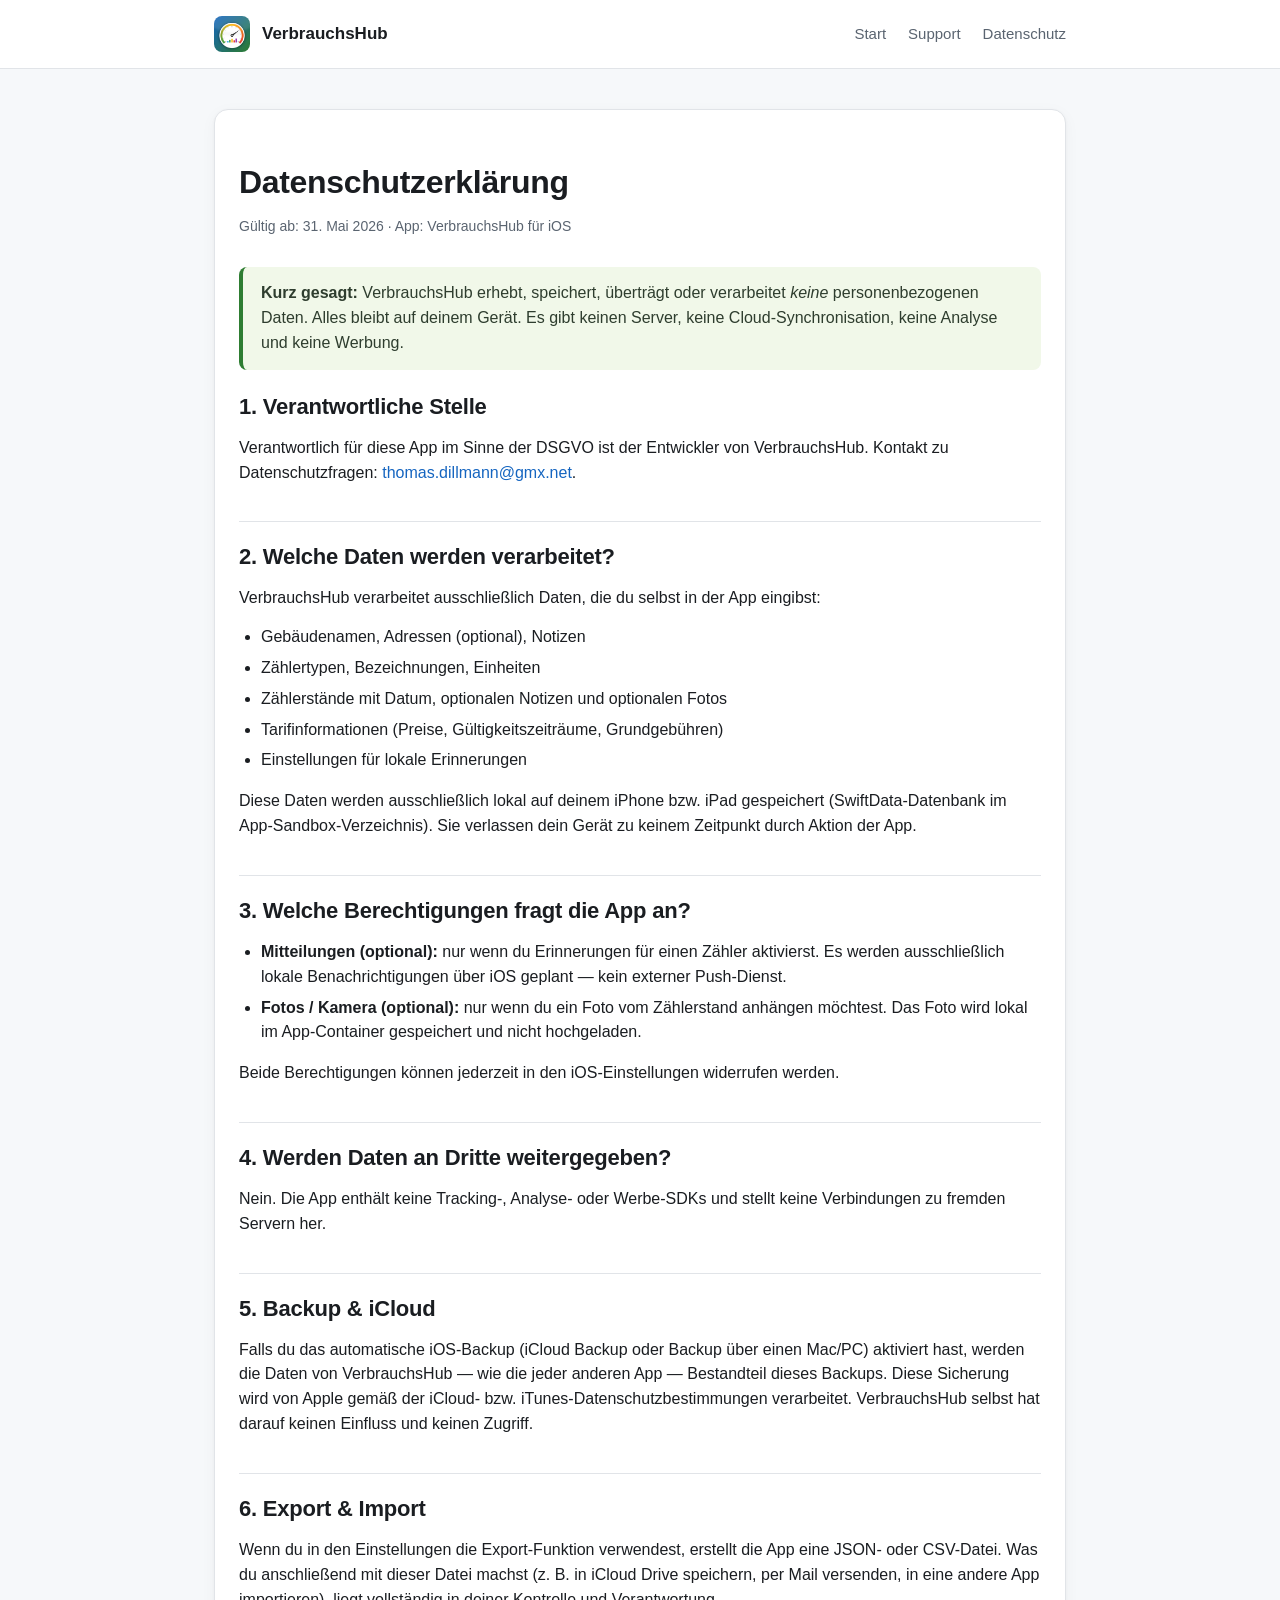
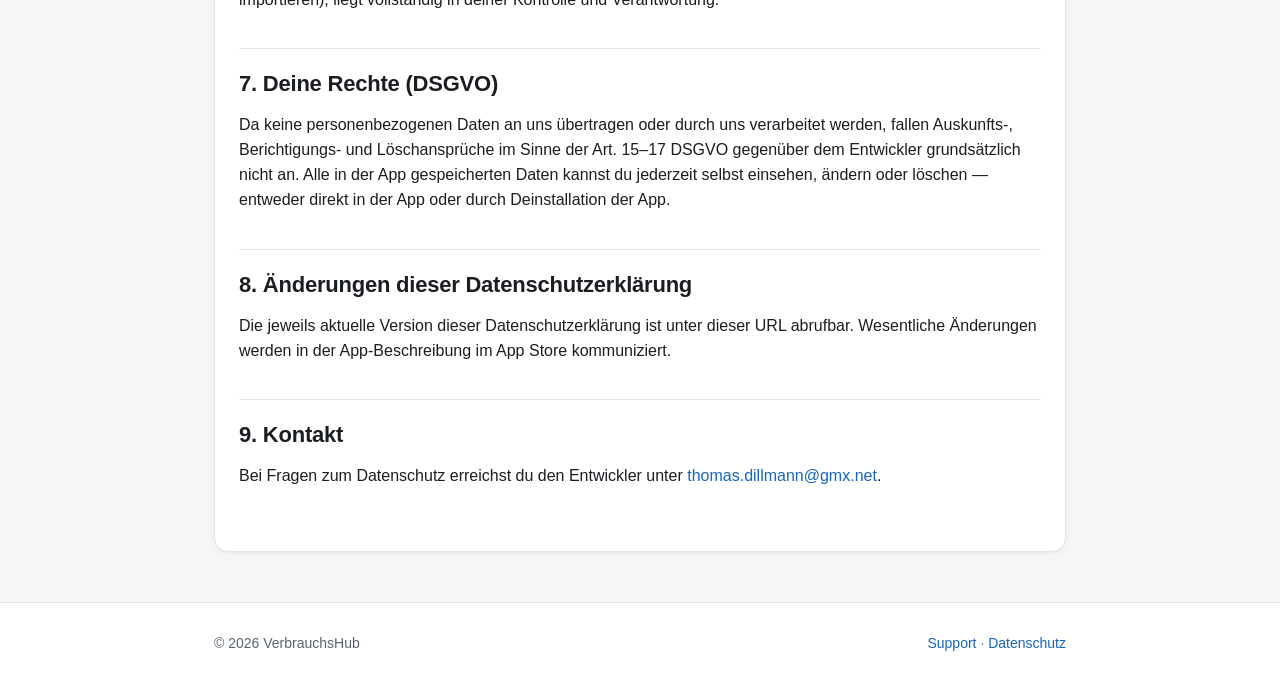
==== docs/privacy.html @ 7b3b451c "Add GitHub Pages site (landing, privacy policy, support) - docs/index.html: marketing landing with f" ====
<!DOCTYPE html>
<html lang="de">
<head>
<meta charset="UTF-8" />
<meta name="viewport" content="width=device-width, initial-scale=1.0" />
<title>Datenschutzerklärung – VerbrauchsHub</title>
<meta name="description" content="Datenschutzerklärung der iOS-App VerbrauchsHub." />
<link rel="stylesheet" href="assets/style.css" />
<link rel="icon" type="image/png" href="assets/app-icon.png" />
</head>
<body>

<header class="site-header">
  <div class="container">
    <a href="index.html" class="brand">
      <img src="assets/app-icon.png" alt="VerbrauchsHub Logo" />
      VerbrauchsHub
    </a>
    <nav class="nav">
      <a href="index.html">Start</a>
      <a href="support.html">Support</a>
      <a href="privacy.html">Datenschutz</a>
    </nav>
  </div>
</header>

<main class="container">
  <article class="article">
    <h1>Datenschutzerklärung</h1>
    <p class="meta">Gültig ab: 31. Mai 2026 · App: VerbrauchsHub für iOS</p>

    <div class="callout">
      <strong>Kurz gesagt:</strong> VerbrauchsHub erhebt, speichert, überträgt oder verarbeitet <em>keine</em> personenbezogenen Daten. Alles bleibt auf deinem Gerät. Es gibt keinen Server, keine Cloud-Synchronisation, keine Analyse und keine Werbung.
    </div>

    <h2>1. Verantwortliche Stelle</h2>
    <p>Verantwortlich für diese App im Sinne der DSGVO ist der Entwickler von VerbrauchsHub. Kontakt zu Datenschutzfragen: <a href="mailto:thomas.dillmann@gmx.net?subject=VerbrauchsHub%20Datenschutz">thomas.dillmann@gmx.net</a>.</p>

    <h2>2. Welche Daten werden verarbeitet?</h2>
    <p>VerbrauchsHub verarbeitet ausschließlich Daten, die du selbst in der App eingibst:</p>
    <ul>
      <li>Gebäudenamen, Adressen (optional), Notizen</li>
      <li>Zählertypen, Bezeichnungen, Einheiten</li>
      <li>Zählerstände mit Datum, optionalen Notizen und optionalen Fotos</li>
      <li>Tarifinformationen (Preise, Gültigkeitszeiträume, Grundgebühren)</li>
      <li>Einstellungen für lokale Erinnerungen</li>
    </ul>
    <p>Diese Daten werden ausschließlich lokal auf deinem iPhone bzw. iPad gespeichert (SwiftData-Datenbank im App-Sandbox-Verzeichnis). Sie verlassen dein Gerät zu keinem Zeitpunkt durch Aktion der App.</p>

    <h2>3. Welche Berechtigungen fragt die App an?</h2>
    <ul>
      <li><strong>Mitteilungen (optional):</strong> nur wenn du Erinnerungen für einen Zähler aktivierst. Es werden ausschließlich lokale Benachrichtigungen über iOS geplant — kein externer Push-Dienst.</li>
      <li><strong>Fotos / Kamera (optional):</strong> nur wenn du ein Foto vom Zählerstand anhängen möchtest. Das Foto wird lokal im App-Container gespeichert und nicht hochgeladen.</li>
    </ul>
    <p>Beide Berechtigungen können jederzeit in den iOS-Einstellungen widerrufen werden.</p>

    <h2>4. Werden Daten an Dritte weitergegeben?</h2>
    <p>Nein. Die App enthält keine Tracking-, Analyse- oder Werbe-SDKs und stellt keine Verbindungen zu fremden Servern her.</p>

    <h2>5. Backup &amp; iCloud</h2>
    <p>Falls du das automatische iOS-Backup (iCloud Backup oder Backup über einen Mac/PC) aktiviert hast, werden die Daten von VerbrauchsHub — wie die jeder anderen App — Bestandteil dieses Backups. Diese Sicherung wird von Apple gemäß der iCloud- bzw. iTunes-Datenschutzbestimmungen verarbeitet. VerbrauchsHub selbst hat darauf keinen Einfluss und keinen Zugriff.</p>

    <h2>6. Export &amp; Import</h2>
    <p>Wenn du in den Einstellungen die Export-Funktion verwendest, erstellt die App eine JSON- oder CSV-Datei. Was du anschließend mit dieser Datei machst (z. B. in iCloud Drive speichern, per Mail versenden, in eine andere App importieren), liegt vollständig in deiner Kontrolle und Verantwortung.</p>

    <h2>7. Deine Rechte (DSGVO)</h2>
    <p>Da keine personenbezogenen Daten an uns übertragen oder durch uns verarbeitet werden, fallen Auskunfts-, Berichtigungs- und Löschansprüche im Sinne der Art. 15–17 DSGVO gegenüber dem Entwickler grundsätzlich nicht an. Alle in der App gespeicherten Daten kannst du jederzeit selbst einsehen, ändern oder löschen — entweder direkt in der App oder durch Deinstallation der App.</p>

    <h2>8. Änderungen dieser Datenschutzerklärung</h2>
    <p>Die jeweils aktuelle Version dieser Datenschutzerklärung ist unter dieser URL abrufbar. Wesentliche Änderungen werden in der App-Beschreibung im App Store kommuniziert.</p>

    <h2>9. Kontakt</h2>
    <p>Bei Fragen zum Datenschutz erreichst du den Entwickler unter <a href="mailto:thomas.dillmann@gmx.net?subject=VerbrauchsHub%20Datenschutz">thomas.dillmann@gmx.net</a>.</p>
  </article>
</main>

<footer class="site-footer">
  <div class="container">
    <div>© <span id="year"></span> VerbrauchsHub</div>
    <div>
      <a href="support.html">Support</a> ·
      <a href="privacy.html">Datenschutz</a>
    </div>
  </div>
</footer>

<script>document.getElementById("year").textContent = new Date().getFullYear();</script>
</body>
</html>
---- docs/assets/style.css ----
:root {
  --color-bg: #f6f8fa;
  --color-surface: #ffffff;
  --color-text: #1a1d21;
  --color-text-muted: #5a6470;
  --color-primary: #1565c0;
  --color-primary-dark: #0d47a1;
  --color-accent: #2e7d32;
  --color-border: #e1e4e8;
  --radius: 14px;
  --shadow: 0 1px 3px rgba(0, 0, 0, 0.04), 0 4px 16px rgba(0, 0, 0, 0.04);
  --max-width: 900px;
  font-family: -apple-system, BlinkMacSystemFont, "SF Pro Text", "Segoe UI", Roboto, Helvetica, Arial, sans-serif;
}

* { box-sizing: border-box; }

html, body {
  margin: 0;
  padding: 0;
  background: var(--color-bg);
  color: var(--color-text);
  line-height: 1.55;
  -webkit-font-smoothing: antialiased;
}

a {
  color: var(--color-primary);
  text-decoration: none;
}
a:hover { text-decoration: underline; }

.container {
  max-width: var(--max-width);
  margin: 0 auto;
  padding: 0 24px;
}

/* Header / Nav */
.site-header {
  background: var(--color-surface);
  border-bottom: 1px solid var(--color-border);
  padding: 16px 0;
  position: sticky;
  top: 0;
  z-index: 10;
}
.site-header .container {
  display: flex;
  align-items: center;
  justify-content: space-between;
}
.brand {
  display: flex;
  align-items: center;
  gap: 12px;
  font-weight: 600;
  font-size: 17px;
  color: var(--color-text);
}
.brand img {
  width: 36px;
  height: 36px;
  border-radius: 8px;
}
.nav {
  display: flex;
  gap: 22px;
  font-size: 15px;
}
.nav a { color: var(--color-text-muted); }
.nav a:hover { color: var(--color-primary); text-decoration: none; }

/* Hero */
.hero {
  padding: 64px 0 56px;
  background: linear-gradient(135deg, #1565c0 0%, #2e7d32 100%);
  color: #fff;
  text-align: center;
}
.hero img.app-icon {
  width: 132px;
  height: 132px;
  border-radius: 28px;
  box-shadow: 0 12px 40px rgba(0, 0, 0, 0.25);
  margin-bottom: 24px;
}
.hero h1 {
  font-size: 44px;
  margin: 0 0 10px;
  letter-spacing: -0.02em;
}
.hero .tagline {
  font-size: 19px;
  opacity: 0.92;
  max-width: 560px;
  margin: 0 auto 26px;
}
.badge {
  display: inline-block;
  padding: 6px 14px;
  background: rgba(255, 255, 255, 0.18);
  border: 1px solid rgba(255, 255, 255, 0.3);
  border-radius: 999px;
  font-size: 13px;
  letter-spacing: 0.01em;
}

/* Sections */
section {
  padding: 56px 0;
}
section.alt {
  background: var(--color-surface);
  border-top: 1px solid var(--color-border);
  border-bottom: 1px solid var(--color-border);
}
h2 {
  font-size: 28px;
  margin: 0 0 24px;
  letter-spacing: -0.01em;
}
h3 {
  font-size: 18px;
  margin: 0 0 8px;
}
p { margin: 0 0 14px; }

/* Feature grid */
.features {
  display: grid;
  grid-template-columns: repeat(auto-fit, minmax(260px, 1fr));
  gap: 20px;
}
.feature {
  background: var(--color-surface);
  border: 1px solid var(--color-border);
  border-radius: var(--radius);
  padding: 22px;
  box-shadow: var(--shadow);
}
.feature .icon {
  font-size: 26px;
  margin-bottom: 10px;
}
.feature p {
  color: var(--color-text-muted);
  font-size: 15px;
  margin: 0;
}

/* Screenshot */
.screenshot-wrap {
  display: flex;
  justify-content: center;
  margin-top: 40px;
}
.screenshot {
  max-width: 280px;
  border-radius: 36px;
  box-shadow: 0 30px 80px rgba(0, 0, 0, 0.18);
}

/* Article (legal / support pages) */
.article {
  background: var(--color-surface);
  padding: 48px 24px;
  border: 1px solid var(--color-border);
  border-radius: var(--radius);
  box-shadow: var(--shadow);
  margin: 40px auto;
  max-width: var(--max-width);
}
.article h1 {
  font-size: 32px;
  margin: 0 0 8px;
  letter-spacing: -0.01em;
}
.article .meta {
  color: var(--color-text-muted);
  font-size: 14px;
  margin-bottom: 30px;
}
.article h2 {
  font-size: 22px;
  margin: 36px 0 12px;
  padding-top: 18px;
  border-top: 1px solid var(--color-border);
}
.article h2:first-of-type {
  border-top: none;
  padding-top: 0;
  margin-top: 0;
}
.article ul {
  padding-left: 22px;
  margin: 0 0 16px;
}
.article ul li {
  margin-bottom: 6px;
}
.article .callout {
  background: #f1f8e9;
  border-left: 4px solid var(--color-accent);
  padding: 14px 18px;
  border-radius: 8px;
  margin: 20px 0;
  color: #2e3d2e;
}

/* FAQ */
details.faq {
  background: var(--color-surface);
  border: 1px solid var(--color-border);
  border-radius: var(--radius);
  padding: 16px 20px;
  margin-bottom: 12px;
  box-shadow: var(--shadow);
}
details.faq summary {
  cursor: pointer;
  font-weight: 600;
  font-size: 16px;
  list-style: none;
}
details.faq summary::-webkit-details-marker { display: none; }
details.faq summary::after {
  content: "+";
  float: right;
  color: var(--color-text-muted);
  font-weight: 400;
}
details.faq[open] summary::after { content: "−"; }
details.faq p, details.faq ul {
  margin-top: 12px;
  color: var(--color-text-muted);
}

/* Version history */
.version {
  border-left: 3px solid var(--color-primary);
  padding: 4px 0 4px 16px;
  margin-bottom: 18px;
}
.version h3 {
  margin: 0 0 4px;
  font-size: 16px;
}
.version .date {
  color: var(--color-text-muted);
  font-size: 13px;
  margin-bottom: 6px;
}
.version ul {
  margin: 0;
  padding-left: 20px;
  font-size: 15px;
  color: var(--color-text-muted);
}

/* Footer */
.site-footer {
  background: var(--color-surface);
  border-top: 1px solid var(--color-border);
  padding: 30px 0;
  margin-top: 50px;
  color: var(--color-text-muted);
  font-size: 14px;
}
.site-footer .container {
  display: flex;
  justify-content: space-between;
  flex-wrap: wrap;
  gap: 12px;
}

@media (max-width: 600px) {
  .hero h1 { font-size: 34px; }
  .hero .tagline { font-size: 17px; }
  .nav { gap: 14px; font-size: 14px; }
  .article { padding: 32px 20px; }
}
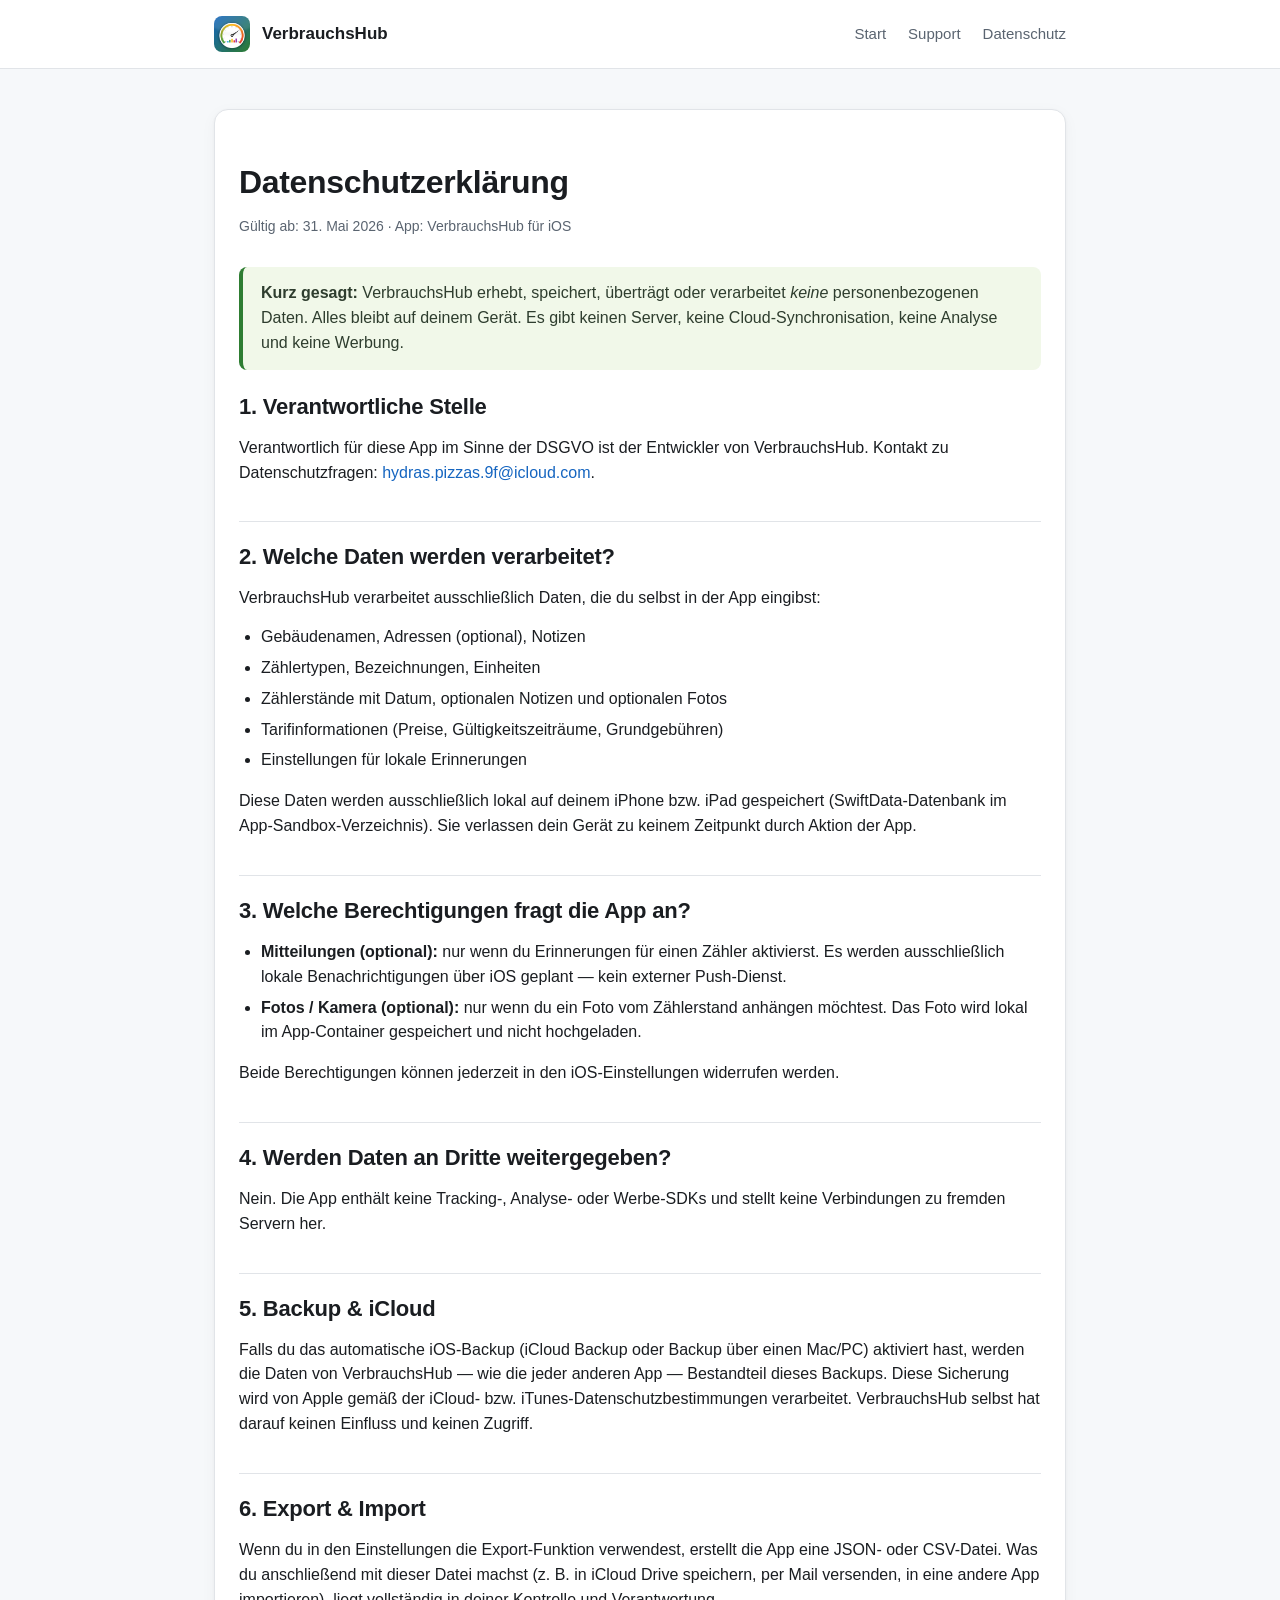
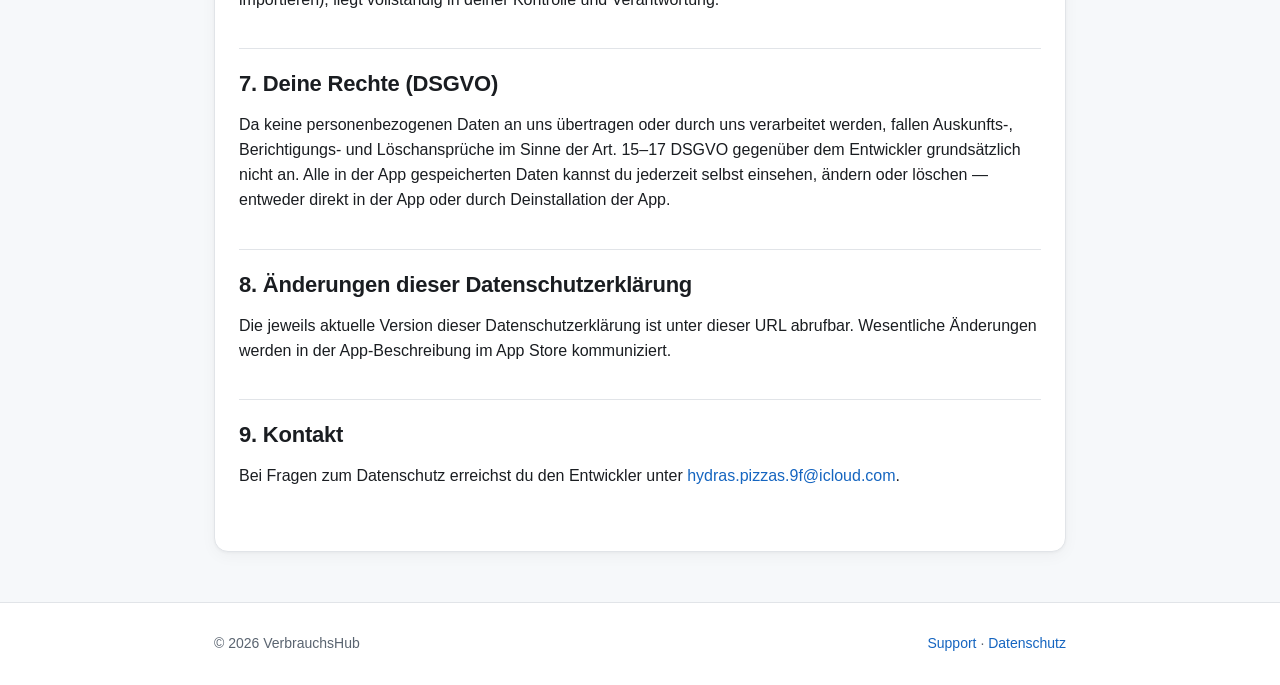
==== commit 638bab8a: "Replace contact email with hydras.pizzas.9f@icloud.com on privacy and support pages" ====
--- a/docs/privacy.html
+++ b/docs/privacy.html
@@ -34,7 +34,7 @@
     </div>
 
     <h2>1. Verantwortliche Stelle</h2>
-    <p>Verantwortlich für diese App im Sinne der DSGVO ist der Entwickler von VerbrauchsHub. Kontakt zu Datenschutzfragen: <a href="mailto:thomas.dillmann@gmx.net?subject=VerbrauchsHub%20Datenschutz">thomas.dillmann@gmx.net</a>.</p>
+    <p>Verantwortlich für diese App im Sinne der DSGVO ist der Entwickler von VerbrauchsHub. Kontakt zu Datenschutzfragen: <a href="mailto:hydras.pizzas.9f@icloud.com?subject=VerbrauchsHub%20Datenschutz">hydras.pizzas.9f@icloud.com</a>.</p>
 
     <h2>2. Welche Daten werden verarbeitet?</h2>
     <p>VerbrauchsHub verarbeitet ausschließlich Daten, die du selbst in der App eingibst:</p>
@@ -70,7 +70,7 @@
     <p>Die jeweils aktuelle Version dieser Datenschutzerklärung ist unter dieser URL abrufbar. Wesentliche Änderungen werden in der App-Beschreibung im App Store kommuniziert.</p>
 
     <h2>9. Kontakt</h2>
-    <p>Bei Fragen zum Datenschutz erreichst du den Entwickler unter <a href="mailto:thomas.dillmann@gmx.net?subject=VerbrauchsHub%20Datenschutz">thomas.dillmann@gmx.net</a>.</p>
+    <p>Bei Fragen zum Datenschutz erreichst du den Entwickler unter <a href="mailto:hydras.pizzas.9f@icloud.com?subject=VerbrauchsHub%20Datenschutz">hydras.pizzas.9f@icloud.com</a>.</p>
   </article>
 </main>
 
